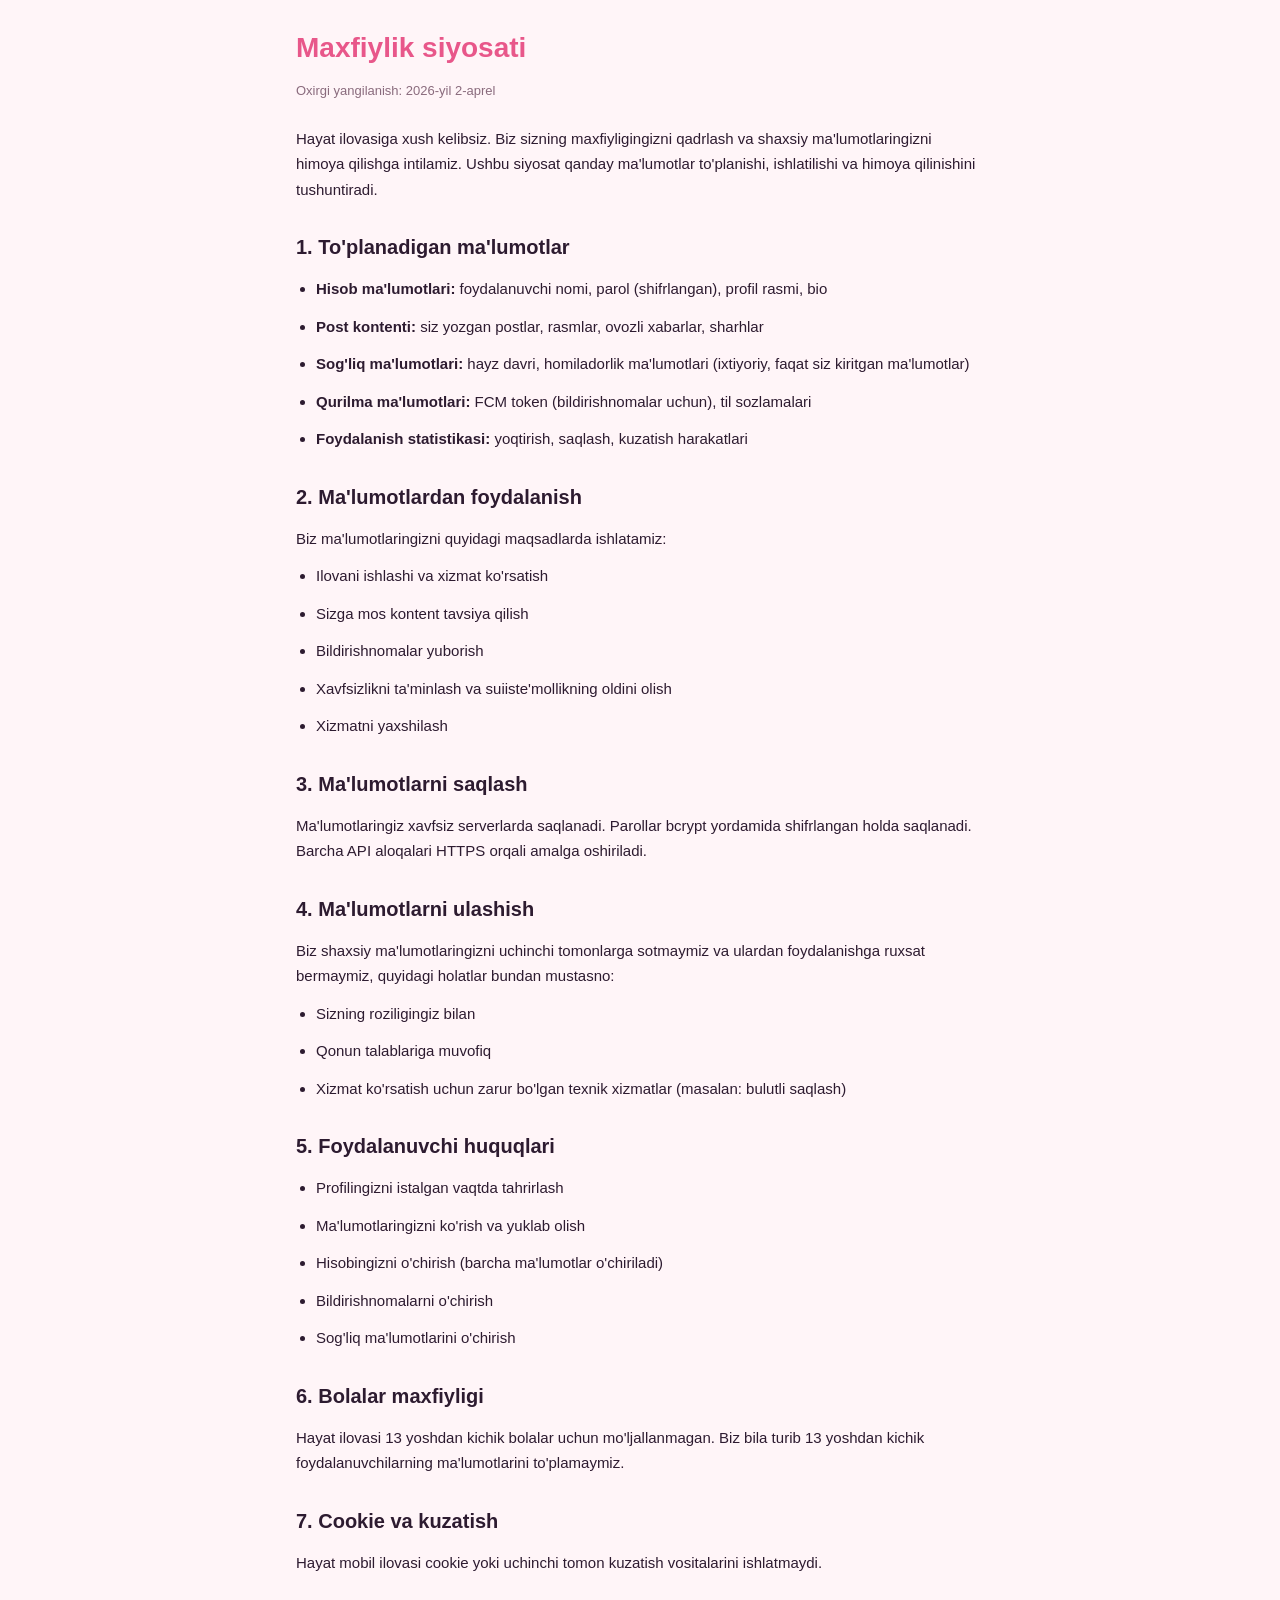
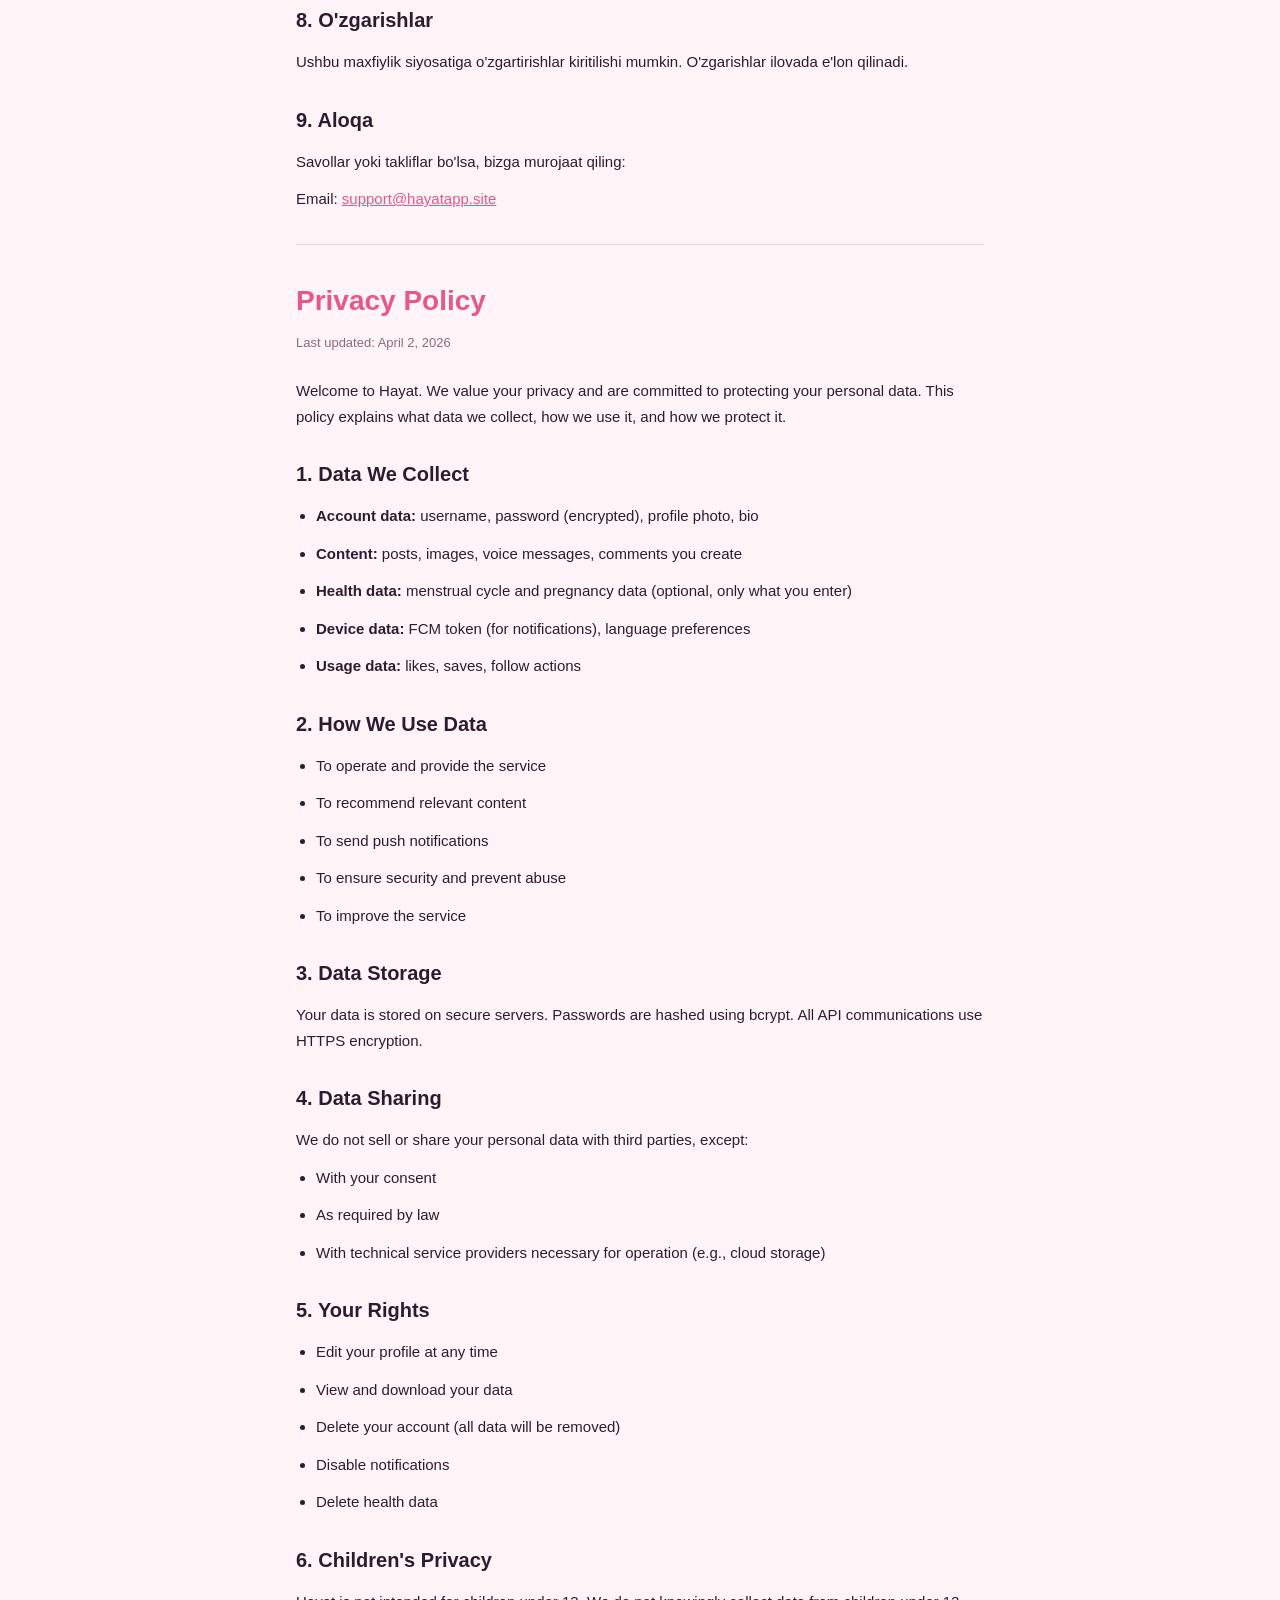
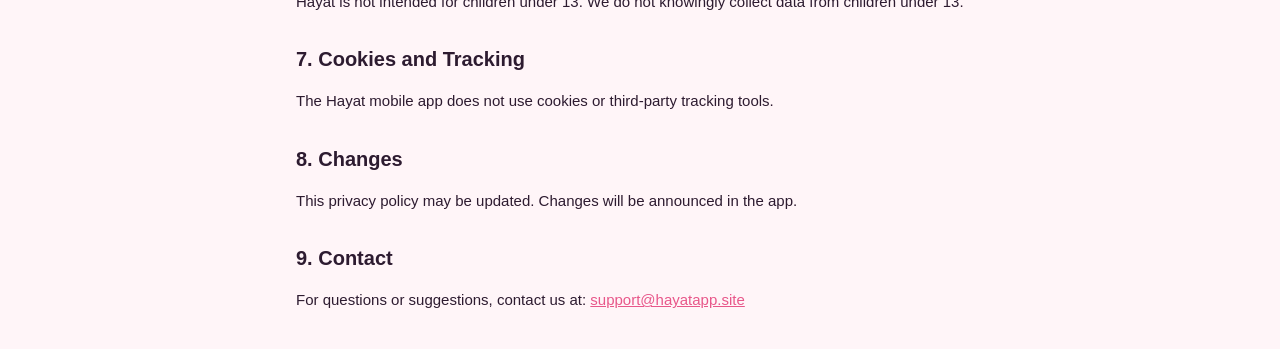
==== privacy.html @ 461bdc56 "Add privacy policy page for Google Play compliance - Bilingual privacy policy (Uzbek + English) at /" ====
<!DOCTYPE html>
<html lang="uz">
<head>
    <meta charset="UTF-8">
    <meta name="viewport" content="width=device-width, initial-scale=1.0">
    <title>Maxfiylik siyosati — Hayat</title>
    <style>
        * { margin: 0; padding: 0; box-sizing: border-box; }
        body {
            font-family: -apple-system, BlinkMacSystemFont, 'Segoe UI', Roboto, sans-serif;
            background: #FFF5F8; color: #2D1B30; line-height: 1.7;
            padding: 24px 16px; max-width: 720px; margin: 0 auto;
        }
        h1 { font-size: 28px; margin-bottom: 8px; color: #E8578A; }
        h2 { font-size: 20px; margin: 28px 0 12px; color: #2D1B30; }
        p, li { font-size: 15px; margin-bottom: 12px; }
        ul { padding-left: 20px; }
        .date { font-size: 13px; color: #8A6B7D; margin-bottom: 24px; }
        a { color: #E8578A; }
    </style>
</head>
<body>
    <h1>Maxfiylik siyosati</h1>
    <p class="date">Oxirgi yangilanish: 2026-yil 2-aprel</p>

    <p>Hayat ilovasiga xush kelibsiz. Biz sizning maxfiyligingizni qadrlash va shaxsiy ma'lumotlaringizni himoya qilishga intilamiz. Ushbu siyosat qanday ma'lumotlar to'planishi, ishlatilishi va himoya qilinishini tushuntiradi.</p>

    <h2>1. To'planadigan ma'lumotlar</h2>
    <ul>
        <li><strong>Hisob ma'lumotlari:</strong> foydalanuvchi nomi, parol (shifrlangan), profil rasmi, bio</li>
        <li><strong>Post kontenti:</strong> siz yozgan postlar, rasmlar, ovozli xabarlar, sharhlar</li>
        <li><strong>Sog'liq ma'lumotlari:</strong> hayz davri, homiladorlik ma'lumotlari (ixtiyoriy, faqat siz kiritgan ma'lumotlar)</li>
        <li><strong>Qurilma ma'lumotlari:</strong> FCM token (bildirishnomalar uchun), til sozlamalari</li>
        <li><strong>Foydalanish statistikasi:</strong> yoqtirish, saqlash, kuzatish harakatlari</li>
    </ul>

    <h2>2. Ma'lumotlardan foydalanish</h2>
    <p>Biz ma'lumotlaringizni quyidagi maqsadlarda ishlatamiz:</p>
    <ul>
        <li>Ilovani ishlashi va xizmat ko'rsatish</li>
        <li>Sizga mos kontent tavsiya qilish</li>
        <li>Bildirishnomalar yuborish</li>
        <li>Xavfsizlikni ta'minlash va suiiste'mollikning oldini olish</li>
        <li>Xizmatni yaxshilash</li>
    </ul>

    <h2>3. Ma'lumotlarni saqlash</h2>
    <p>Ma'lumotlaringiz xavfsiz serverlarda saqlanadi. Parollar bcrypt yordamida shifrlangan holda saqlanadi. Barcha API aloqalari HTTPS orqali amalga oshiriladi.</p>

    <h2>4. Ma'lumotlarni ulashish</h2>
    <p>Biz shaxsiy ma'lumotlaringizni uchinchi tomonlarga sotmaymiz va ulardan foydalanishga ruxsat bermaymiz, quyidagi holatlar bundan mustasno:</p>
    <ul>
        <li>Sizning roziligingiz bilan</li>
        <li>Qonun talablariga muvofiq</li>
        <li>Xizmat ko'rsatish uchun zarur bo'lgan texnik xizmatlar (masalan: bulutli saqlash)</li>
    </ul>

    <h2>5. Foydalanuvchi huquqlari</h2>
    <ul>
        <li>Profilingizni istalgan vaqtda tahrirlash</li>
        <li>Ma'lumotlaringizni ko'rish va yuklab olish</li>
        <li>Hisobingizni o'chirish (barcha ma'lumotlar o'chiriladi)</li>
        <li>Bildirishnomalarni o'chirish</li>
        <li>Sog'liq ma'lumotlarini o'chirish</li>
    </ul>

    <h2>6. Bolalar maxfiyligi</h2>
    <p>Hayat ilovasi 13 yoshdan kichik bolalar uchun mo'ljallanmagan. Biz bila turib 13 yoshdan kichik foydalanuvchilarning ma'lumotlarini to'plamaymiz.</p>

    <h2>7. Cookie va kuzatish</h2>
    <p>Hayat mobil ilovasi cookie yoki uchinchi tomon kuzatish vositalarini ishlatmaydi.</p>

    <h2>8. O'zgarishlar</h2>
    <p>Ushbu maxfiylik siyosatiga o'zgartirishlar kiritilishi mumkin. O'zgarishlar ilovada e'lon qilinadi.</p>

    <h2>9. Aloqa</h2>
    <p>Savollar yoki takliflar bo'lsa, bizga murojaat qiling:</p>
    <p>Email: <a href="mailto:support@hayatapp.site">support@hayatapp.site</a></p>

    <hr style="margin: 32px 0; border: none; border-top: 1px solid #E8D4DC;">

    <h1>Privacy Policy</h1>
    <p class="date">Last updated: April 2, 2026</p>

    <p>Welcome to Hayat. We value your privacy and are committed to protecting your personal data. This policy explains what data we collect, how we use it, and how we protect it.</p>

    <h2>1. Data We Collect</h2>
    <ul>
        <li><strong>Account data:</strong> username, password (encrypted), profile photo, bio</li>
        <li><strong>Content:</strong> posts, images, voice messages, comments you create</li>
        <li><strong>Health data:</strong> menstrual cycle and pregnancy data (optional, only what you enter)</li>
        <li><strong>Device data:</strong> FCM token (for notifications), language preferences</li>
        <li><strong>Usage data:</strong> likes, saves, follow actions</li>
    </ul>

    <h2>2. How We Use Data</h2>
    <ul>
        <li>To operate and provide the service</li>
        <li>To recommend relevant content</li>
        <li>To send push notifications</li>
        <li>To ensure security and prevent abuse</li>
        <li>To improve the service</li>
    </ul>

    <h2>3. Data Storage</h2>
    <p>Your data is stored on secure servers. Passwords are hashed using bcrypt. All API communications use HTTPS encryption.</p>

    <h2>4. Data Sharing</h2>
    <p>We do not sell or share your personal data with third parties, except:</p>
    <ul>
        <li>With your consent</li>
        <li>As required by law</li>
        <li>With technical service providers necessary for operation (e.g., cloud storage)</li>
    </ul>

    <h2>5. Your Rights</h2>
    <ul>
        <li>Edit your profile at any time</li>
        <li>View and download your data</li>
        <li>Delete your account (all data will be removed)</li>
        <li>Disable notifications</li>
        <li>Delete health data</li>
    </ul>

    <h2>6. Children's Privacy</h2>
    <p>Hayat is not intended for children under 13. We do not knowingly collect data from children under 13.</p>

    <h2>7. Cookies and Tracking</h2>
    <p>The Hayat mobile app does not use cookies or third-party tracking tools.</p>

    <h2>8. Changes</h2>
    <p>This privacy policy may be updated. Changes will be announced in the app.</p>

    <h2>9. Contact</h2>
    <p>For questions or suggestions, contact us at: <a href="mailto:support@hayatapp.site">support@hayatapp.site</a></p>
</body>
</html>
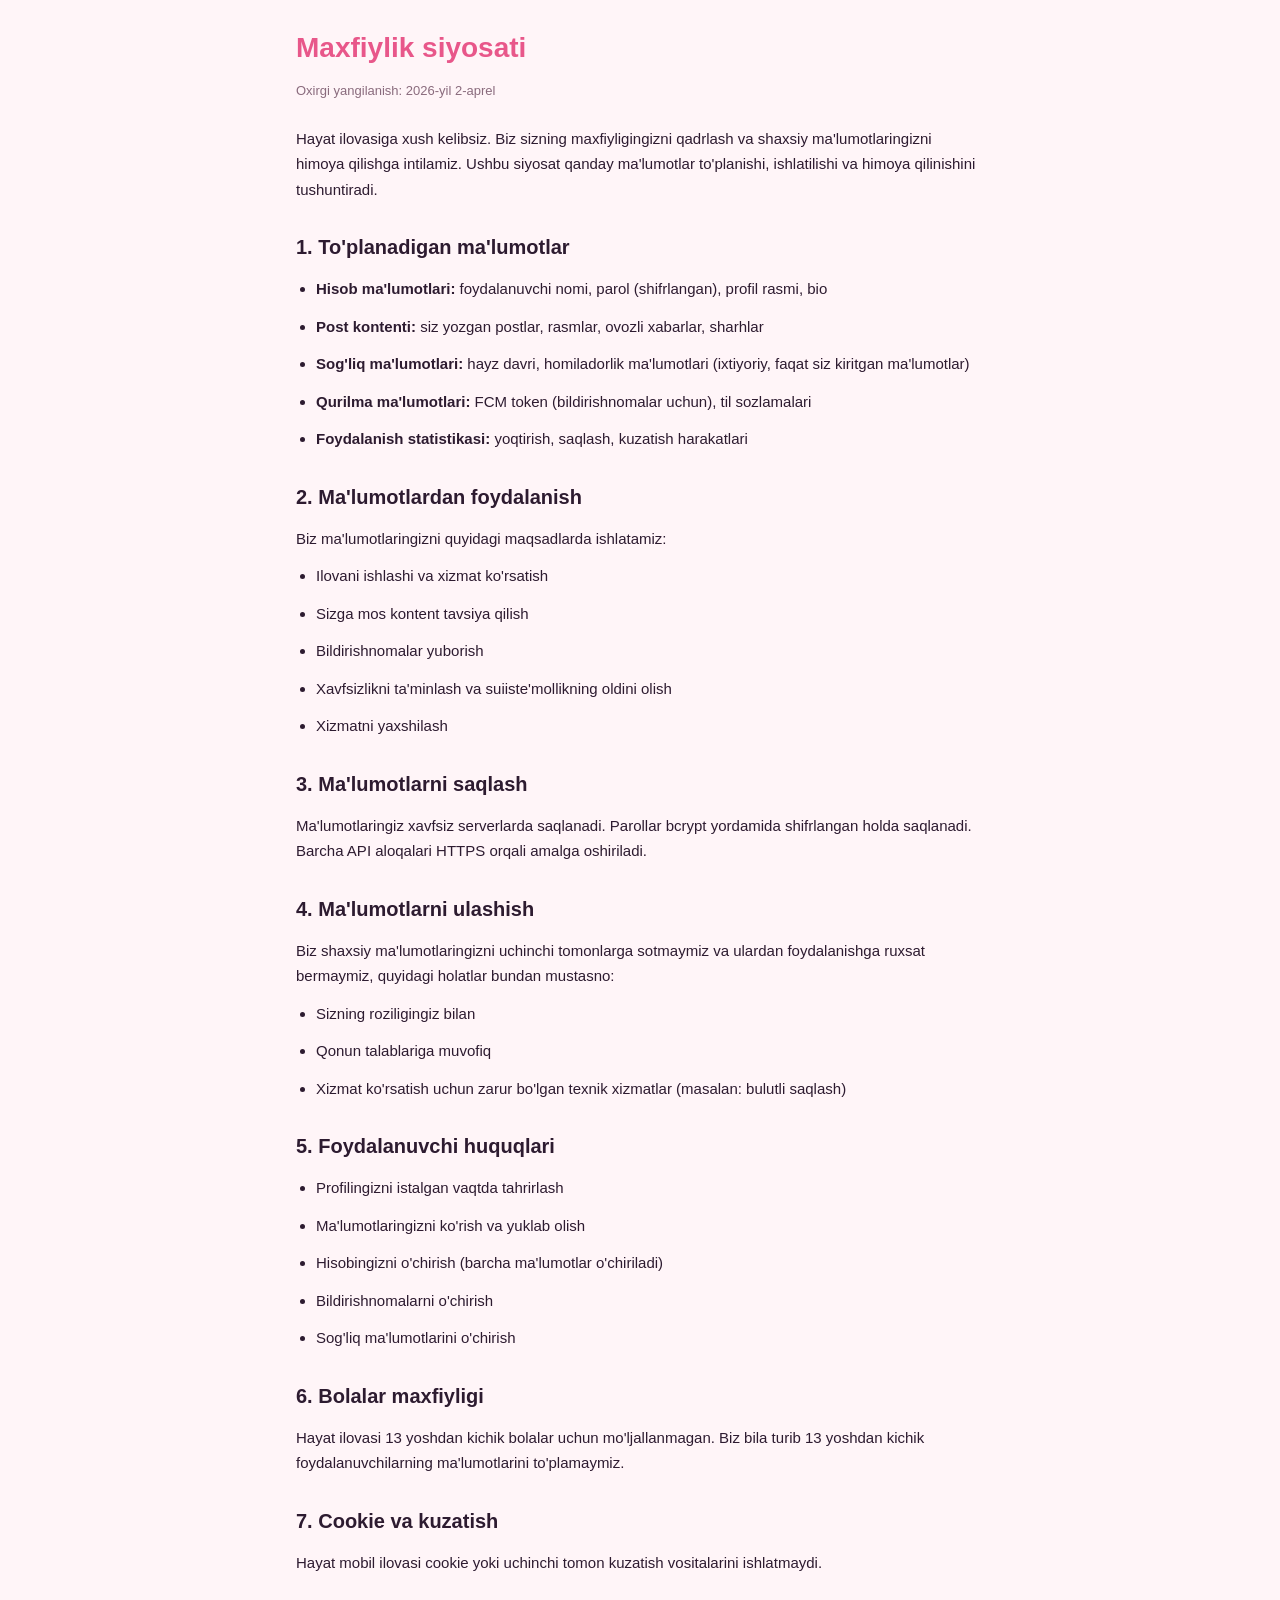
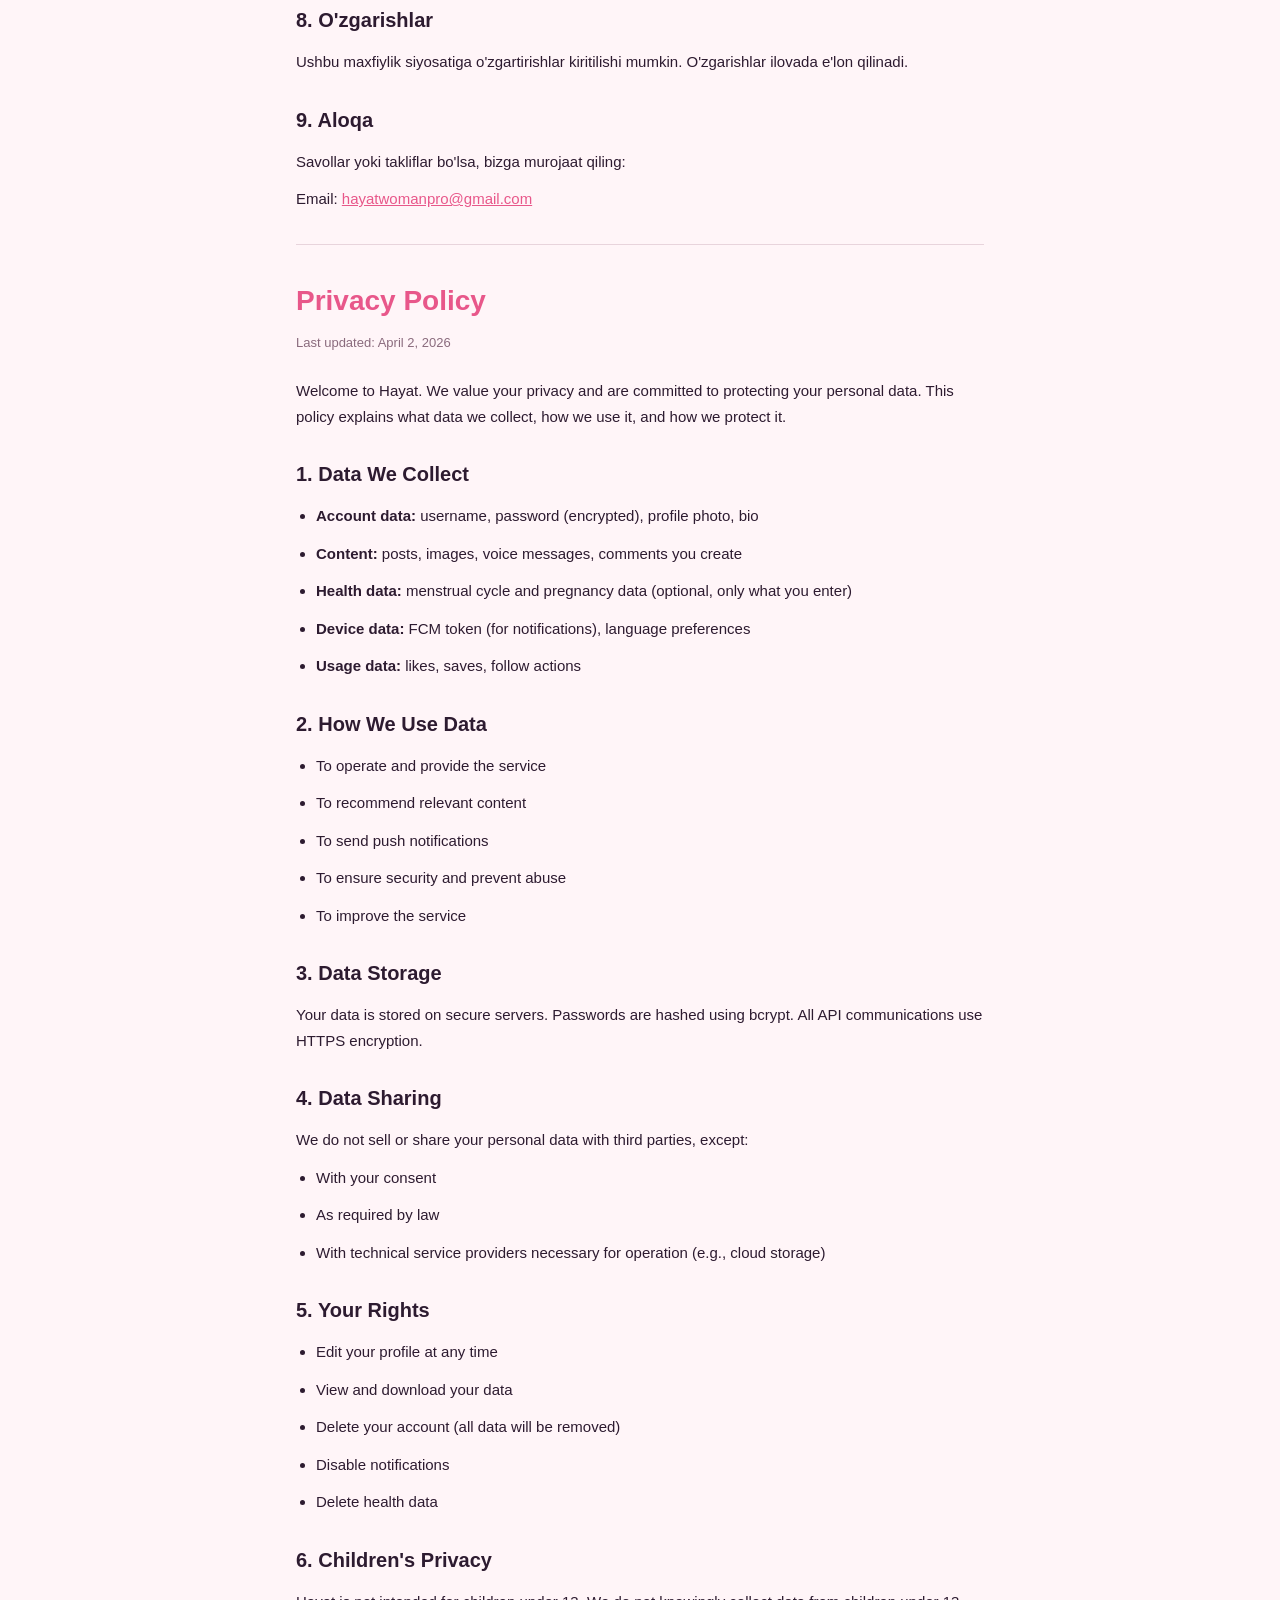
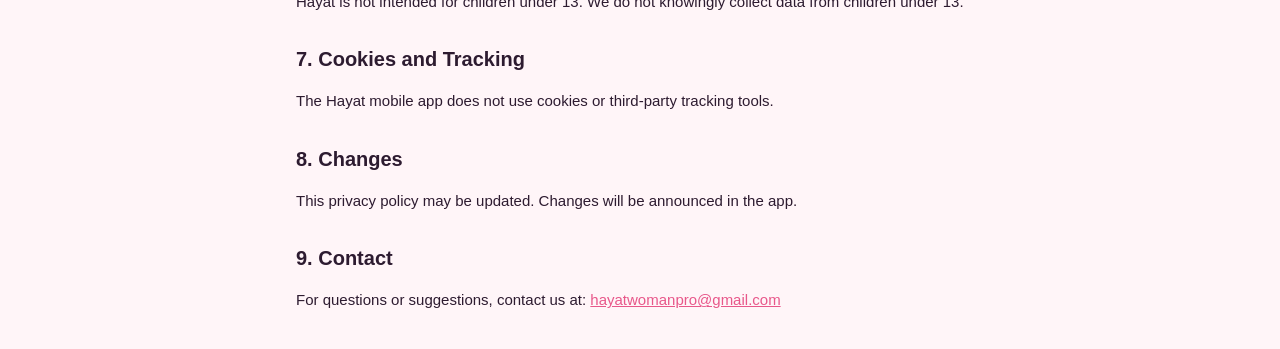
==== commit 366d1827: "Update contact email to hayatwomanpro@gmail.com Co-Authored-By: Claude Opus 4.6 (1M context) <norepl" ====
--- a/privacy.html
+++ b/privacy.html
@@ -75,7 +75,7 @@
 
     <h2>9. Aloqa</h2>
     <p>Savollar yoki takliflar bo'lsa, bizga murojaat qiling:</p>
-    <p>Email: <a href="mailto:support@hayatapp.site">support@hayatapp.site</a></p>
+    <p>Email: <a href="mailto:hayatwomanpro@gmail.com">hayatwomanpro@gmail.com</a></p>
 
     <hr style="margin: 32px 0; border: none; border-top: 1px solid #E8D4DC;">
 
@@ -132,6 +132,6 @@
     <p>This privacy policy may be updated. Changes will be announced in the app.</p>
 
     <h2>9. Contact</h2>
-    <p>For questions or suggestions, contact us at: <a href="mailto:support@hayatapp.site">support@hayatapp.site</a></p>
+    <p>For questions or suggestions, contact us at: <a href="mailto:hayatwomanpro@gmail.com">hayatwomanpro@gmail.com</a></p>
 </body>
 </html>
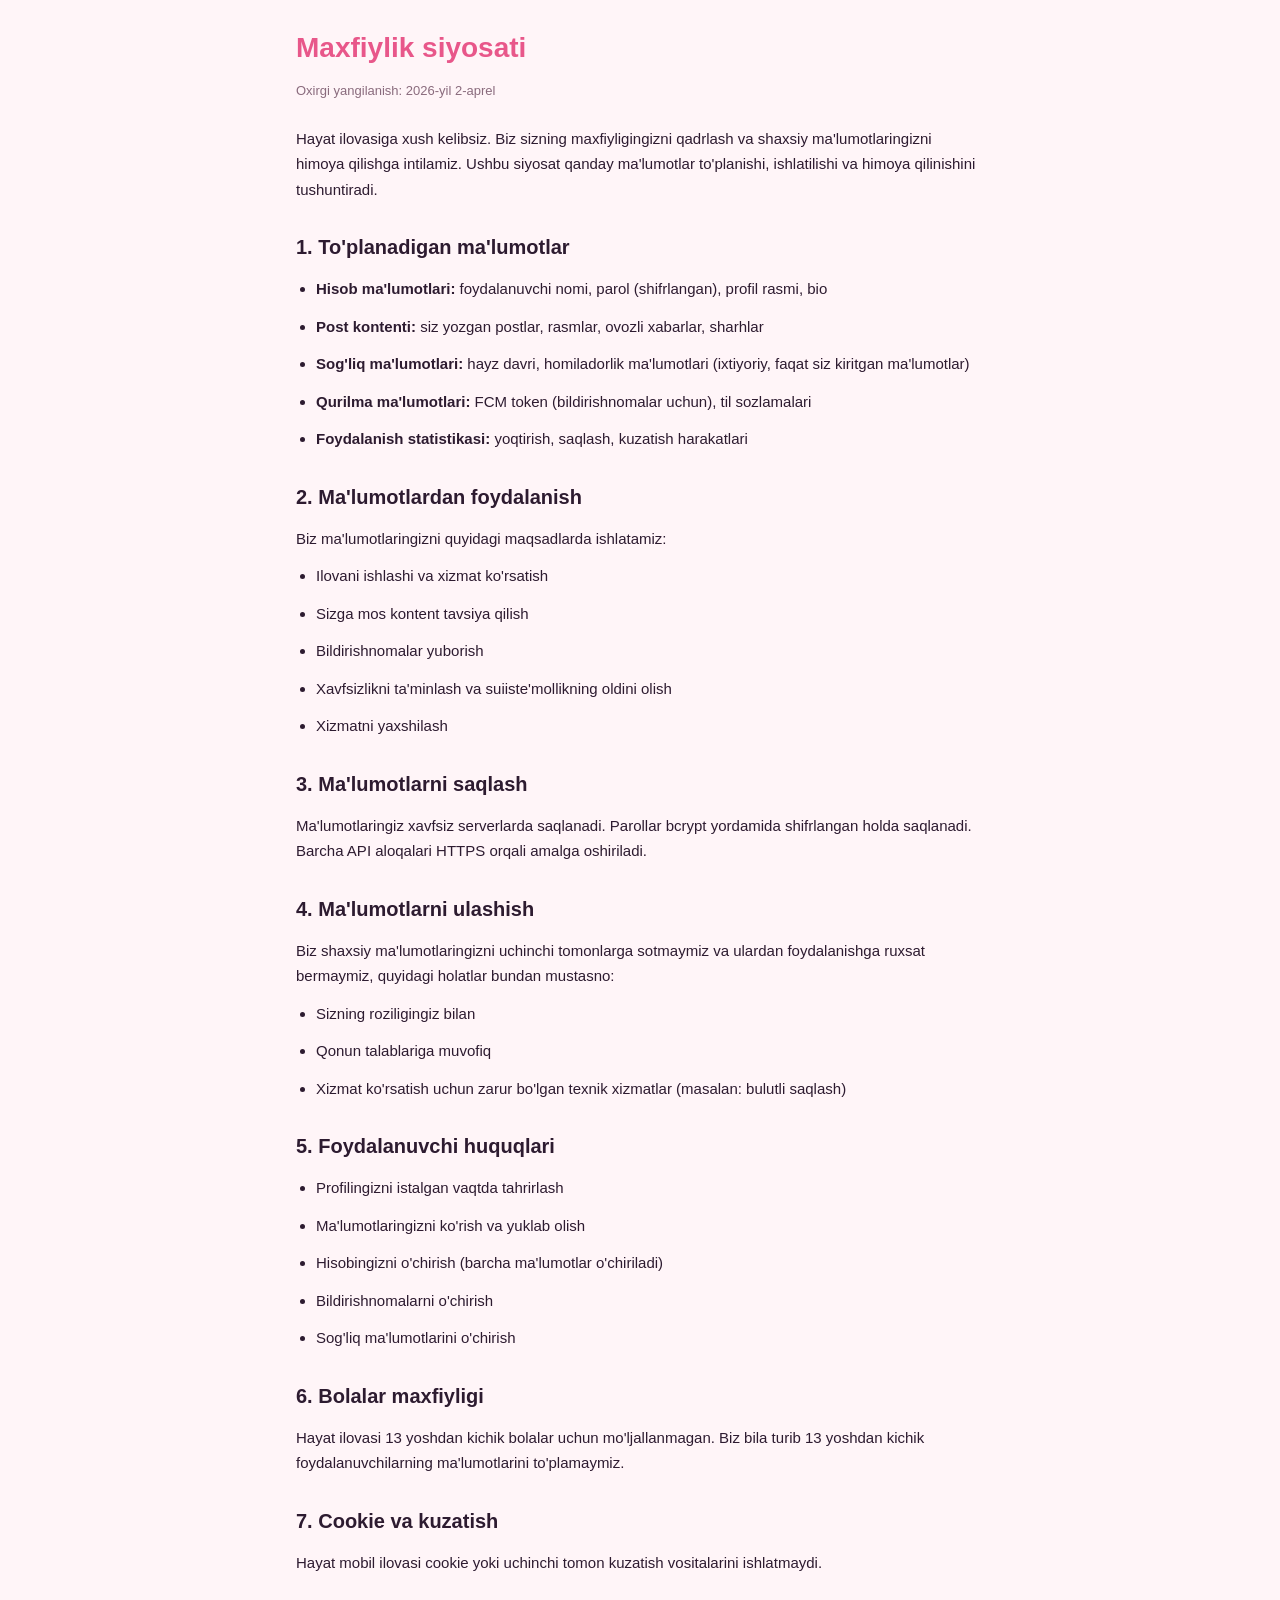
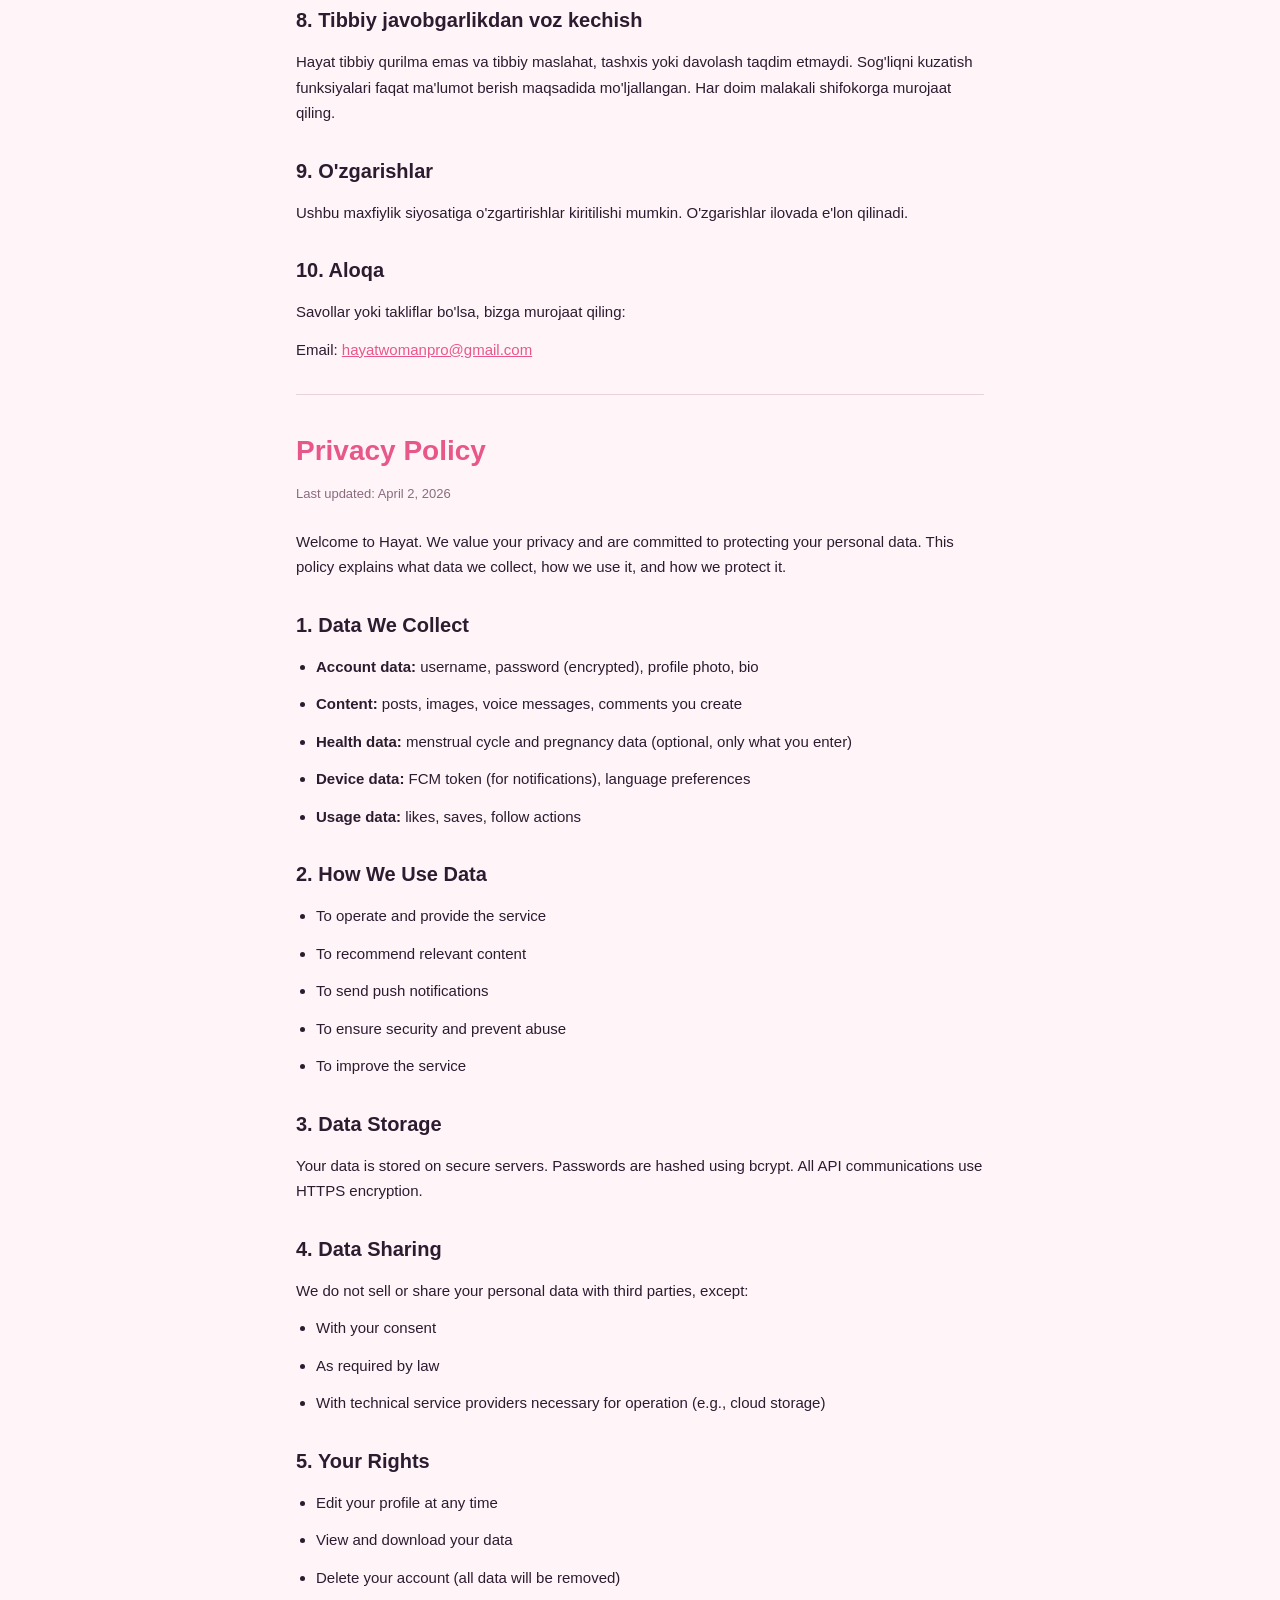
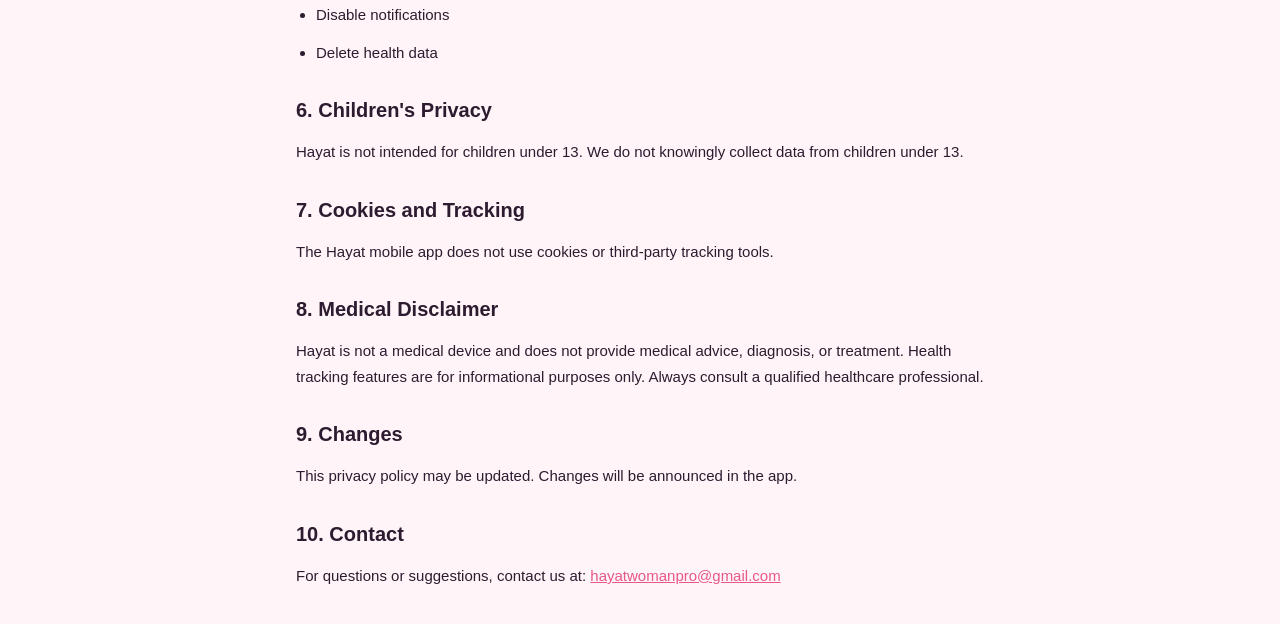
==== commit 814c1e97: "Add medical disclaimer section to privacy policy (UZ + EN) Co-Authored-By: Claude Opus 4.6 (1M conte" ====
--- a/privacy.html
+++ b/privacy.html
@@ -70,10 +70,13 @@
     <h2>7. Cookie va kuzatish</h2>
     <p>Hayat mobil ilovasi cookie yoki uchinchi tomon kuzatish vositalarini ishlatmaydi.</p>
 
-    <h2>8. O'zgarishlar</h2>
+    <h2>8. Tibbiy javobgarlikdan voz kechish</h2>
+    <p>Hayat tibbiy qurilma emas va tibbiy maslahat, tashxis yoki davolash taqdim etmaydi. Sog'liqni kuzatish funksiyalari faqat ma'lumot berish maqsadida mo'ljallangan. Har doim malakali shifokorga murojaat qiling.</p>
+
+    <h2>9. O'zgarishlar</h2>
     <p>Ushbu maxfiylik siyosatiga o'zgartirishlar kiritilishi mumkin. O'zgarishlar ilovada e'lon qilinadi.</p>
 
-    <h2>9. Aloqa</h2>
+    <h2>10. Aloqa</h2>
     <p>Savollar yoki takliflar bo'lsa, bizga murojaat qiling:</p>
     <p>Email: <a href="mailto:hayatwomanpro@gmail.com">hayatwomanpro@gmail.com</a></p>
 
@@ -128,10 +131,13 @@
     <h2>7. Cookies and Tracking</h2>
     <p>The Hayat mobile app does not use cookies or third-party tracking tools.</p>
 
-    <h2>8. Changes</h2>
+    <h2>8. Medical Disclaimer</h2>
+    <p>Hayat is not a medical device and does not provide medical advice, diagnosis, or treatment. Health tracking features are for informational purposes only. Always consult a qualified healthcare professional.</p>
+
+    <h2>9. Changes</h2>
     <p>This privacy policy may be updated. Changes will be announced in the app.</p>
 
-    <h2>9. Contact</h2>
+    <h2>10. Contact</h2>
     <p>For questions or suggestions, contact us at: <a href="mailto:hayatwomanpro@gmail.com">hayatwomanpro@gmail.com</a></p>
 </body>
 </html>
